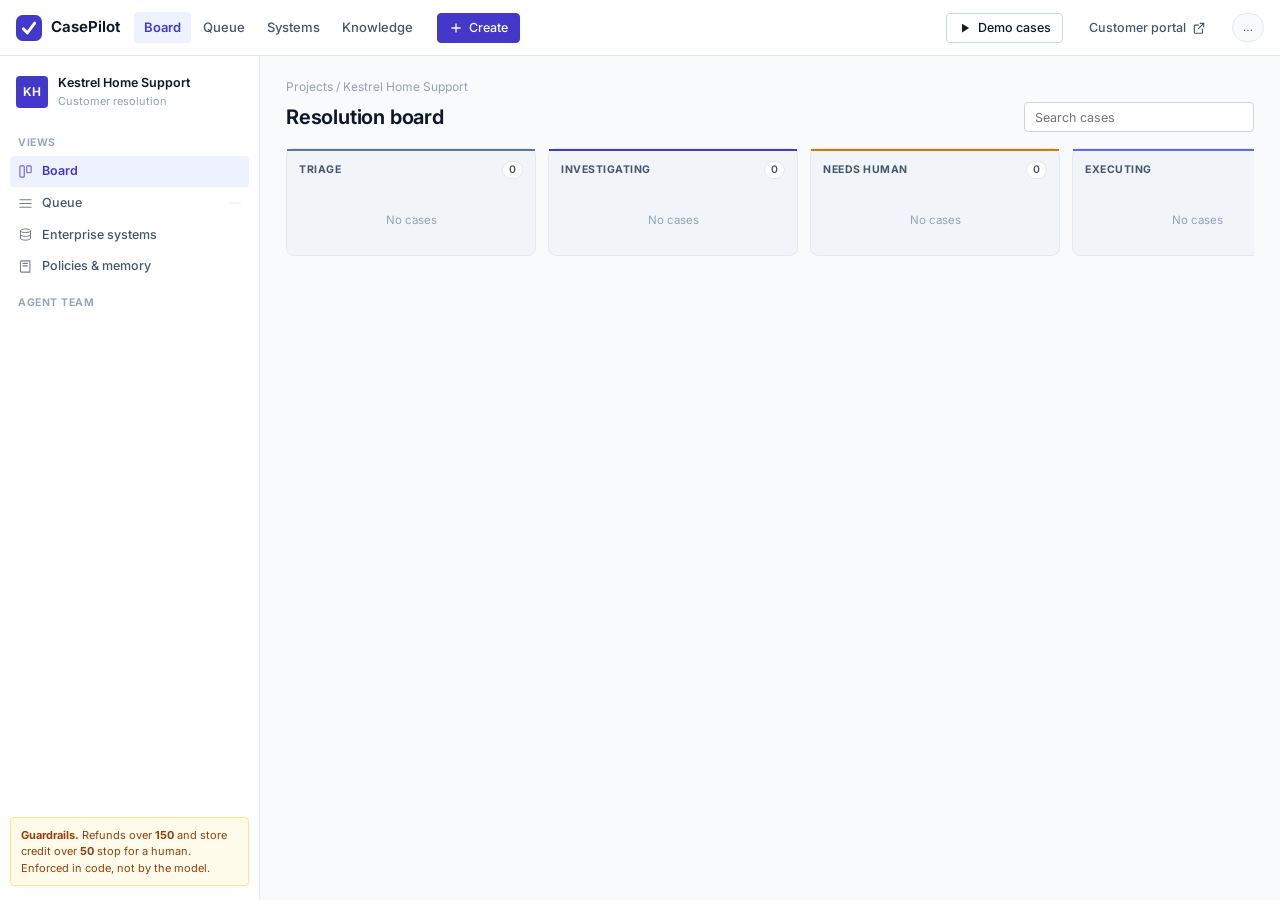
==== static/index.html @ d8197c96 "CasePilot: autonomous customer-resolution agent Five agents (Intake, Investigator, Resolver, Policy " ====
<!doctype html>
<html lang="en">
<head>
  <meta charset="utf-8">
  <meta name="viewport" content="width=device-width, initial-scale=1">
  <title>CasePilot · Kestrel Home Support</title>
  <link rel="icon" href="data:image/svg+xml,<svg xmlns='http://www.w3.org/2000/svg' viewBox='0 0 32 32'><rect width='32' height='32' rx='8' fill='%234338CA'/><path d='M9 17l5 5 9-12' stroke='white' stroke-width='3.5' fill='none' stroke-linecap='round' stroke-linejoin='round'/></svg>">
  <link rel="preconnect" href="https://fonts.googleapis.com">
  <link rel="preconnect" href="https://fonts.gstatic.com" crossorigin>
  <link href="https://fonts.googleapis.com/css2?family=Inter:wght@400;500;600;700&family=JetBrains+Mono:wght@400;500;600&display=swap" rel="stylesheet">
  <link rel="stylesheet" href="/static/desk.css">
</head>
<body>

<!-- icon sprite: referenced with <svg><use href="#i-name"></svg> -->
<svg width="0" height="0" style="position:absolute" aria-hidden="true">
  <defs>
    <g id="g-board"><rect x="3" y="3" width="7" height="18" rx="1.5"/><rect x="14" y="3" width="7" height="11" rx="1.5"/></g>
    <g id="g-queue"><line x1="3" y1="6" x2="21" y2="6"/><line x1="3" y1="12" x2="21" y2="12"/><line x1="3" y1="18" x2="21" y2="18"/></g>
    <g id="g-systems"><ellipse cx="12" cy="6" rx="8" ry="3"/><path d="M4 6v6c0 1.7 3.6 3 8 3s8-1.3 8-3V6"/><path d="M4 12v6c0 1.7 3.6 3 8 3s8-1.3 8-3v-6"/></g>
    <g id="g-book"><path d="M4 4.5A1.5 1.5 0 0 1 5.5 3H19v18H5.5A1.5 1.5 0 0 1 4 19.5z"/><line x1="8" y1="7" x2="15" y2="7"/><line x1="8" y1="11" x2="15" y2="11"/></g>
    <g id="g-warn"><path d="M12 3.5 22 20H2z"/><line x1="12" y1="10" x2="12" y2="14"/><circle cx="12" cy="17" r=".6" fill="currentColor"/></g>
    <g id="g-shield"><path d="M12 2.5 20 6v6c0 5-3.4 8.4-8 9.5C7.4 20.4 4 17 4 12V6z"/><path d="M9 12l2.2 2.2L15.5 10"/></g>
    <g id="g-check"><path d="M20 6 9 17l-5-5"/></g>
    <g id="g-refresh"><path d="M20.5 12a8.5 8.5 0 1 1-2.6-6.1"/><polyline points="20.5,3.5 20.5,9 15,9"/></g>
    <g id="g-ext"><path d="M14 4h6v6"/><path d="M20 4 11 13"/><path d="M18 14v5.5A1.5 1.5 0 0 1 16.5 21h-11A1.5 1.5 0 0 1 4 19.5v-11A1.5 1.5 0 0 1 5.5 7H11"/></g>
    <g id="g-play"><path d="M7 4.5 19 12 7 19.5z"/></g>
    <g id="g-plus"><line x1="12" y1="5" x2="12" y2="19"/><line x1="5" y1="12" x2="19" y2="12"/></g>
    <g id="g-menu"><line x1="4" y1="7" x2="20" y2="7"/><line x1="4" y1="12" x2="20" y2="12"/><line x1="4" y1="17" x2="20" y2="17"/></g>
    <g id="g-user"><circle cx="12" cy="8" r="3.5"/><path d="M4.5 20.5a7.5 7.5 0 0 1 15 0"/></g>
    <g id="g-file"><path d="M14 3H7a1.5 1.5 0 0 0-1.5 1.5v15A1.5 1.5 0 0 0 7 21h10a1.5 1.5 0 0 0 1.5-1.5V7.5z"/><path d="M14 3v4.5h4.5"/></g>
    <g id="g-clip"><path d="M20 11.5 12.2 19.3a4.5 4.5 0 0 1-6.4-6.4l8.3-8.3a3 3 0 0 1 4.3 4.3l-8.3 8.3a1.5 1.5 0 0 1-2.1-2.1l7.5-7.5"/></g>
    <g id="g-reset"><path d="M3.5 12a8.5 8.5 0 1 0 2.6-6.1"/><polyline points="3.5,3.5 3.5,9 9,9"/></g>
  </defs>
</svg>

<header class="topnav">
  <button class="icon-btn" id="menu-btn" aria-label="Menu"><svg viewBox="0 0 24 24" fill="none" stroke="currentColor" stroke-width="2" stroke-linecap="round"><use href="#g-menu"/></svg></button>
  <a class="product" href="#/board">
    <svg width="26" height="26" viewBox="0 0 32 32" aria-hidden="true"><rect width="32" height="32" rx="8" fill="#4338CA"/><path d="M9 17l5 5 9-12" stroke="white" stroke-width="3.5" fill="none" stroke-linecap="round" stroke-linejoin="round"/></svg>
    <span>CasePilot</span>
  </a>
  <nav class="topnav-links">
    <a href="#/board" data-nav="board">Board</a>
    <a href="#/queue" data-nav="queue">Queue</a>
    <a href="#/systems" data-nav="systems">Systems</a>
    <a href="#/knowledge" data-nav="knowledge">Knowledge</a>
  </nav>
  <button class="btn primary" id="create-btn"><svg viewBox="0 0 24 24" fill="none" stroke="currentColor" stroke-width="2.2" stroke-linecap="round"><use href="#g-plus"/></svg>Create</button>
  <div class="spacer"></div>
  <div class="dropdown">
    <button class="btn" id="demo-btn"><svg viewBox="0 0 24 24" fill="currentColor"><use href="#g-play"/></svg>Demo cases</button>
    <div class="dropdown-menu" id="demo-menu" hidden></div>
  </div>
  <a class="btn subtle" href="/portal" target="_blank">Customer portal<svg viewBox="0 0 24 24" fill="none" stroke="currentColor" stroke-width="2" stroke-linecap="round" stroke-linejoin="round"><use href="#g-ext"/></svg></a>
  <span class="model-pill" id="model-pill">…</span>
</header>

<div class="shell">
  <aside class="sidebar" id="sidebar">
    <div class="space">
      <div class="space-avatar">KH</div>
      <div>
        <div class="space-name">Kestrel Home Support</div>
        <div class="space-type">Customer resolution</div>
      </div>
    </div>

    <div class="side-section">Views</div>
    <a class="side-link" href="#/board" data-nav="board"><svg viewBox="0 0 24 24" fill="none" stroke="currentColor" stroke-width="1.8"><use href="#g-board"/></svg>Board</a>
    <a class="side-link" href="#/queue" data-nav="queue"><svg viewBox="0 0 24 24" fill="none" stroke="currentColor" stroke-width="1.8" stroke-linecap="round"><use href="#g-queue"/></svg>Queue <em id="queue-count"></em></a>
    <a class="side-link" href="#/systems" data-nav="systems"><svg viewBox="0 0 24 24" fill="none" stroke="currentColor" stroke-width="1.6"><use href="#g-systems"/></svg>Enterprise systems</a>
    <a class="side-link" href="#/knowledge" data-nav="knowledge"><svg viewBox="0 0 24 24" fill="none" stroke="currentColor" stroke-width="1.7" stroke-linecap="round"><use href="#g-book"/></svg>Policies &amp; memory</a>

    <div class="side-section">Agent team</div>
    <div id="team"></div>

    <div class="side-foot">
      <b>Guardrails.</b> Refunds over <b id="lim-refund">150</b> and store credit over
      <b id="lim-credit">50</b> stop for a human. Enforced in code, not by the model.
    </div>
  </aside>

  <main id="view"></main>
</div>

<div class="modal" id="modal" hidden>
  <div class="modal-card" id="modal-card"></div>
</div>
<div class="toast" id="toast" hidden></div>

<script src="/static/desk.js"></script>
</body>
</html>
---- static/desk.css ----
/* CasePilot desk - self-contained stylesheet, no CSS framework, no CDN dependency.
   Design system: indigo primary, slate neutrals, emerald/amber/rose status colours. */

:root {
  --brand: #4338CA;
  --brand-dark: #3730A3;
  --brand-tint: #EEF2FF;
  --brand-line: #C7D2FE;

  --ok: #059669;      --ok-tint: #ECFDF5;   --ok-line: #A7F3D0;
  --warn: #D97706;    --warn-tint: #FFFBEB; --warn-line: #FDE68A;
  --bad: #E11D48;     --bad-tint: #FFF1F2;  --bad-line: #FECDD3;
  --neutral: #64748B; --neutral-tint: #F1F5F9;

  --ink: #0F172A;
  --ink-2: #475569;
  --ink-3: #94A3B8;
  --ground: #F8FAFC;
  --surface: #FFFFFF;
  --border: #E2E8F0;
  --border-strong: #CBD5E1;
  --rail: #F1F5F9;

  --sans: "Inter", -apple-system, BlinkMacSystemFont, "Segoe UI", Roboto, Helvetica, Arial, sans-serif;
  --mono: "JetBrains Mono", ui-monospace, SFMono-Regular, Menlo, Consolas, monospace;

  --r: 8px; --r-sm: 4px;
  --shadow: 0 1px 2px rgba(15, 23, 42, .06);
  --nav-h: 56px; --side-w: 260px; --rail-w: 340px;
}

* { box-sizing: border-box; }
html, body { height: 100%; }
body {
  margin: 0; background: var(--ground); color: var(--ink);
  font: 400 13px/1.5 var(--sans);
  -webkit-font-smoothing: antialiased;
}
a { color: var(--brand); text-decoration: none; }
a:hover { text-decoration: underline; }
.mono, code { font-family: var(--mono); font-size: 12px; }
.muted { color: var(--ink-3); }
.small { font-size: 12px; }
.spacer { flex: 1; }
[hidden] { display: none !important; }

/* ---------- buttons ---------- */
.btn {
  display: inline-flex; align-items: center; gap: 6px;
  height: 30px; padding: 0 11px; border-radius: var(--r-sm);
  border: 1px solid var(--border-strong); background: var(--surface); color: var(--ink);
  font: 500 12.5px var(--sans); cursor: pointer; white-space: nowrap;
  transition: background .12s, border-color .12s;
}
.btn:hover { background: var(--rail); border-color: var(--ink-3); }
.btn.primary { background: var(--brand); border-color: var(--brand); color: #fff; }
.btn.primary:hover { background: var(--brand-dark); border-color: var(--brand-dark); }
.btn.subtle { border-color: transparent; background: transparent; color: var(--ink-2); }
.btn.subtle:hover { background: var(--rail); }
.btn.success { background: var(--ok); border-color: var(--ok); color: #fff; }
.btn.success:hover { filter: brightness(.94); }
.btn.danger { background: var(--surface); border-color: var(--bad-line); color: var(--bad); }
.btn.danger:hover { background: var(--bad-tint); }
.btn.sm { height: 26px; padding: 0 9px; font-size: 12px; }
.icon-btn {
  display: none; width: 32px; height: 32px; border: 0; background: transparent;
  border-radius: var(--r-sm); cursor: pointer; color: var(--ink-2);
}
.icon-btn:hover { background: var(--rail); }
.btn svg, .icon-btn svg { width: 14px; height: 14px; flex: none; }

/* ---------- top bar ---------- */
.topnav {
  position: sticky; top: 0; z-index: 40; height: var(--nav-h);
  display: flex; align-items: center; gap: 14px; padding: 0 16px;
  background: var(--surface); border-bottom: 1px solid var(--border);
}
.product { display: flex; align-items: center; gap: 9px; font-weight: 650; font-size: 15px; color: var(--ink); }
.product:hover { text-decoration: none; }
.topnav-links { display: flex; gap: 2px; }
.topnav-links a {
  padding: 6px 10px; border-radius: var(--r-sm); color: var(--ink-2);
  font-weight: 500; font-size: 13px;
}
.topnav-links a:hover { background: var(--rail); color: var(--ink); text-decoration: none; }
.topnav-links a.active { color: var(--brand); background: var(--brand-tint); font-weight: 600; }
.model-pill {
  display: inline-flex; align-items: center; gap: 7px;
  padding: 5px 10px; border: 1px solid var(--border); border-radius: 999px;
  background: var(--ground); font-size: 11.5px; color: var(--ink-2); white-space: nowrap;
}
.model-pill b { color: var(--ink); font-weight: 600; }
.model-pill .dot { width: 7px; height: 7px; border-radius: 50%; background: var(--ok); flex: none; }
.model-pill .dot.off { background: var(--warn); }

/* ---------- dropdown ---------- */
.dropdown { position: relative; }
.dropdown-menu {
  position: absolute; right: 0; top: calc(100% + 6px); z-index: 50;
  width: 430px; max-height: 70vh; overflow: auto; padding: 6px;
  background: var(--surface); border: 1px solid var(--border);
  border-radius: var(--r); box-shadow: 0 8px 24px rgba(15, 23, 42, .12);
}
.dm-head {
  padding: 7px 9px 5px; font-size: 10.5px; font-weight: 650;
  text-transform: uppercase; letter-spacing: .05em; color: var(--ink-3);
}
.dropdown-menu button {
  display: block; width: 100%; text-align: left; padding: 8px 9px;
  border: 0; background: none; border-radius: var(--r-sm); cursor: pointer; font: inherit;
}
.dropdown-menu button:hover { background: var(--rail); }
.dropdown-menu button b { display: block; font-weight: 600; font-size: 12.5px; color: var(--ink); }
.dropdown-menu button span { display: block; font-size: 11.5px; color: var(--ink-3); margin-top: 2px; line-height: 1.45; }

/* ---------- shell ---------- */
.shell { display: flex; align-items: flex-start; min-height: calc(100vh - var(--nav-h)); }
.sidebar {
  position: sticky; top: var(--nav-h); flex: none;
  width: var(--side-w); height: calc(100vh - var(--nav-h)); overflow-y: auto;
  padding: 14px 10px; background: var(--surface); border-right: 1px solid var(--border);
  display: flex; flex-direction: column;
}
.space { display: flex; align-items: center; gap: 10px; padding: 4px 6px 14px; }
.space-avatar {
  width: 32px; height: 32px; flex: none; border-radius: var(--r-sm);
  background: var(--brand); color: #fff; display: grid; place-items: center;
  font-weight: 650; font-size: 12px;
}
.space-name { font-weight: 600; font-size: 12.5px; }
.space-type { font-size: 11px; color: var(--ink-3); }
.side-section {
  padding: 12px 8px 5px; font-size: 10.5px; font-weight: 650;
  text-transform: uppercase; letter-spacing: .05em; color: var(--ink-3);
}
.side-link {
  display: flex; align-items: center; gap: 9px; padding: 6px 8px; margin-bottom: 1px;
  border-radius: var(--r-sm); color: var(--ink-2); font-weight: 500; font-size: 12.5px;
}
.side-link:hover { background: var(--rail); color: var(--ink); text-decoration: none; }
.side-link.active { background: var(--brand-tint); color: var(--brand); font-weight: 600; }
.side-link svg { width: 15px; height: 15px; flex: none; opacity: .75; }
.side-link em {
  margin-left: auto; font-style: normal; font-size: 11px; font-weight: 600;
  background: var(--neutral-tint); color: var(--ink-2); padding: 1px 6px; border-radius: 999px;
}
.side-foot {
  margin-top: auto; padding: 9px 10px; font-size: 11px; line-height: 1.5;
  color: #92400E; background: var(--warn-tint);
  border: 1px solid var(--warn-line); border-radius: var(--r-sm);
}
.member { display: flex; align-items: center; gap: 9px; padding: 5px 8px; border-radius: var(--r-sm); }
.member.busy { background: var(--brand-tint); }
.m-name { font-weight: 600; font-size: 12px; }
.m-state { font-size: 10.5px; color: var(--ink-3); line-height: 1.35; }

main { flex: 1; min-width: 0; padding: 22px 26px 60px; }

/* ---------- page furniture ---------- */
.breadcrumb { font-size: 12px; color: var(--ink-3); margin-bottom: 6px; }
.breadcrumb a { color: var(--ink-3); }
.page-head { display: flex; align-items: center; gap: 10px; margin-bottom: 16px; }
.page-head h1 { margin: 0; font-size: 20px; font-weight: 650; letter-spacing: -.01em; }
h2 { font-size: 14px; font-weight: 650; margin: 0 0 10px; }
.search {
  height: 30px; width: 230px; padding: 0 10px; font: inherit; font-size: 12.5px;
  border: 1px solid var(--border-strong); border-radius: var(--r-sm); background: var(--surface);
}
.search:focus { outline: 2px solid var(--brand-line); outline-offset: -1px; border-color: var(--brand); }
.chip-toggle {
  height: 28px; padding: 0 11px; border: 1px solid var(--border-strong);
  background: var(--surface); border-radius: var(--r-sm); cursor: pointer;
  font: 500 12px var(--sans); color: var(--ink-2);
}
.chip-toggle:hover { background: var(--rail); }
.chip-toggle.on { background: var(--brand); border-color: var(--brand); color: #fff; }

/* ---------- status lozenges / chips ---------- */
.lozenge {
  display: inline-flex; align-items: center; gap: 5px; padding: 2px 7px;
  border-radius: var(--r-sm); font-size: 10.5px; font-weight: 650;
  text-transform: uppercase; letter-spacing: .04em; white-space: nowrap;
}
.lz-new      { background: var(--neutral-tint); color: var(--ink-2); }
.lz-progress { background: var(--brand-tint);   color: var(--brand); }
.lz-human    { background: var(--warn-tint);    color: #B45309; }
.lz-done     { background: var(--ok-tint);      color: var(--ok); }
.lz-danger   { background: var(--bad-tint);     color: var(--bad); }
.label {
  display: inline-flex; align-items: center; gap: 4px; padding: 1px 6px;
  background: var(--neutral-tint); color: var(--ink-2);
  border-radius: var(--r-sm); font-size: 11px; font-weight: 500; white-space: nowrap;
}
.label.mono { font-family: var(--mono); font-size: 10.5px; }
.prio { display: inline-flex; align-items: center; gap: 4px; font-size: 11px; font-weight: 600; }
.prio i { width: 12px; height: 12px; border-radius: 2px; display: inline-block; }
.prio.P1 { color: var(--bad); }   .prio.P1 i { background: var(--bad); }
.prio.P2 { color: var(--warn); }  .prio.P2 i { background: var(--warn); }
.prio.P3 { color: var(--ink-2); } .prio.P3 i { background: var(--ink-3); }
.prio.P4 { color: var(--ink-3); } .prio.P4 i { background: var(--border-strong); }

/* ---------- avatars ---------- */
.avatar {
  width: 22px; height: 22px; flex: none; border-radius: 50%;
  display: inline-grid; place-items: center;
  color: #fff; font-size: 9.5px; font-weight: 700; letter-spacing: .02em;
  font-family: var(--sans);
}
.avatar.working { box-shadow: 0 0 0 2px var(--surface), 0 0 0 4px var(--brand-line); }

/* ---------- board ---------- */
.board { display: flex; gap: 12px; align-items: flex-start; overflow-x: auto; padding-bottom: 10px; }
.column {
  flex: 1 0 250px; min-width: 250px; max-width: 340px;
  background: var(--rail); border: 1px solid var(--border);
  border-radius: var(--r); padding: 8px; padding-top: 0;
}
.column-head {
  display: flex; align-items: center; gap: 7px; padding: 10px 4px 9px;
  font-size: 10.5px; font-weight: 700; text-transform: uppercase;
  letter-spacing: .05em; color: var(--ink-2);
  border-top: 2px solid var(--col, var(--neutral)); margin: 0 -8px 6px; padding-left: 12px; padding-right: 12px;
}
.column-head .count {
  margin-left: auto; background: var(--surface); border: 1px solid var(--border);
  color: var(--ink-2); border-radius: 999px; padding: 0 6px;
  font-size: 10.5px; font-weight: 600; letter-spacing: 0;
}
.card {
  background: var(--surface); border: 1px solid var(--border); border-radius: var(--r-sm);
  padding: 10px; margin-bottom: 7px; cursor: pointer; box-shadow: var(--shadow);
  transition: border-color .12s, transform .12s;
}
.card:hover { border-color: var(--ink-3); }
.card.moved { animation: pop .5s ease; }
@keyframes pop {
  0% { transform: scale(.97); box-shadow: 0 0 0 3px var(--brand-line); }
  100% { transform: scale(1); box-shadow: var(--shadow); }
}
.c-title { font-weight: 600; font-size: 12.5px; line-height: 1.4; margin-bottom: 7px; }
.c-meta { display: flex; flex-wrap: wrap; gap: 4px; margin-bottom: 6px; }
.c-status {
  display: flex; align-items: center; gap: 6px; margin: 6px 0;
  font-size: 11px; color: var(--brand); font-weight: 500;
}
.c-who { font-size: 11px; color: var(--ink-3); margin-bottom: 7px; }
.c-foot { display: flex; align-items: center; gap: 7px; padding-top: 7px; border-top: 1px solid var(--border); }
.c-key { font-family: var(--mono); font-size: 10.5px; color: var(--ink-3); font-weight: 500; }
.empty-col { padding: 18px 6px; text-align: center; font-size: 11.5px; color: var(--ink-3); }
.typing { display: inline-flex; gap: 3px; }
.typing i { width: 4px; height: 4px; border-radius: 50%; background: currentColor; animation: blink 1.2s infinite; }
.typing i:nth-child(2) { animation-delay: .2s; } .typing i:nth-child(3) { animation-delay: .4s; }
@keyframes blink { 0%, 60%, 100% { opacity: .25; } 30% { opacity: 1; } }

/* ---------- tables / lists ---------- */
.list-wrap { background: var(--surface); border: 1px solid var(--border); border-radius: var(--r); overflow: hidden; }
.list-bar {
  display: flex; align-items: center; gap: 10px; padding: 10px 14px;
  border-bottom: 1px solid var(--border); background: var(--ground); font-size: 12.5px;
}
.crumbs { color: var(--ink-3); font-size: 11.5px; }
table.list { width: 100%; border-collapse: collapse; }
table.list th {
  text-align: left; padding: 8px 12px; font-size: 10.5px; font-weight: 650;
  text-transform: uppercase; letter-spacing: .04em; color: var(--ink-3);
  border-bottom: 1px solid var(--border); background: var(--ground); white-space: nowrap;
}
table.list td { padding: 8px 12px; border-bottom: 1px solid var(--border); font-size: 12.5px; vertical-align: middle; white-space: nowrap; }
table.list td.wrap { white-space: normal; max-width: 380px; }
table.list tr.click { cursor: pointer; }
table.list tbody tr:hover { background: var(--ground); }
table.list tr.flash { animation: flash 2.4s ease; }
@keyframes flash { 0% { background: var(--warn-tint); } 100% { background: transparent; } }
.num { font-family: var(--mono); font-size: 11.5px; font-weight: 500; }
.sys-tabs { display: flex; gap: 6px; flex-wrap: wrap; margin-bottom: 12px; }

/* ---------- case view ---------- */
.case-grid { display: grid; grid-template-columns: minmax(0, 1fr) var(--rail-w); gap: 20px; align-items: start; }
.case-title { font-size: 20px; font-weight: 650; letter-spacing: -.01em; margin-bottom: 10px; }
.case-actions { display: flex; align-items: center; gap: 8px; flex-wrap: wrap; margin-bottom: 18px; }
.status-btn {
  display: inline-flex; align-items: center; gap: 6px; padding: 4px 9px;
  border: 1px solid var(--border); border-radius: var(--r-sm); background: var(--surface); font-size: 12px;
}
.section { margin-bottom: 20px; }
.section h3 {
  margin: 0 0 7px; font-size: 10.5px; font-weight: 650;
  text-transform: uppercase; letter-spacing: .05em; color: var(--ink-3);
}
.desc {
  background: var(--surface); border: 1px solid var(--border); border-radius: var(--r);
  padding: 12px 14px; line-height: 1.6; white-space: pre-wrap;
}
.attach-grid { display: flex; gap: 10px; flex-wrap: wrap; }
.attach {
  width: 116px; border: 1px solid var(--border); border-radius: var(--r);
  background: var(--surface); overflow: hidden; color: var(--ink);
}
.attach:hover { border-color: var(--brand); text-decoration: none; }
.attach .thumb { height: 76px; display: grid; place-items: center; background: var(--rail); color: var(--ink-3); }
.attach .thumb img { width: 100%; height: 100%; object-fit: cover; }
.attach .a-name {
  padding: 6px 8px; font-size: 10.5px; border-top: 1px solid var(--border);
  overflow: hidden; text-overflow: ellipsis; white-space: nowrap;
}

/* tabs */
.tabs { display: flex; gap: 2px; border-bottom: 1px solid var(--border); margin-bottom: 14px; }
.tab {
  position: relative; padding: 9px 12px; border: 0; background: none; cursor: pointer;
  font: 500 12.5px var(--sans); color: var(--ink-2); border-bottom: 2px solid transparent; margin-bottom: -1px;
}
.tab:hover { color: var(--ink); }
.tab.on { color: var(--brand); border-bottom-color: var(--brand); font-weight: 650; }
.tab em {
  font-style: normal; margin-left: 6px; font-size: 10.5px; font-weight: 600;
  background: var(--neutral-tint); color: var(--ink-2); padding: 1px 5px; border-radius: 999px;
}
.tab.on em { background: var(--brand-tint); color: var(--brand); }

/* ---------- the agent work log ---------- */
.worklog { display: flex; flex-direction: column; gap: 2px; }
.wl { display: flex; gap: 10px; padding: 7px 0; }
.wl > div:last-child { flex: 1; min-width: 0; }
.w-head { display: flex; align-items: center; gap: 7px; font-size: 12px; margin-bottom: 5px; }
.w-head b { font-weight: 650; }
.w-head .t { margin-left: auto; font-size: 10.5px; color: var(--ink-3); }
.prov {
  font-family: var(--mono); font-size: 9.5px; color: var(--ink-3);
  background: var(--rail); padding: 1px 5px; border-radius: 3px;
}
/* stage divider */
.wl.stage { padding: 12px 0 8px; }
.wl.stage .s {
  display: flex; align-items: center; gap: 12px; width: 100%;
  font-size: 11.5px; font-style: italic; color: var(--ink-3); text-align: center; justify-content: center;
}
.wl.stage .s::before, .wl.stage .s::after { content: ""; flex: 1; height: 1px; background: var(--border); }
.wl.stage.adapt .s { color: #B45309; font-style: normal; font-weight: 600; }
.wl.stage.adapt .s::before, .wl.stage.adapt .s::after { background: var(--warn-line); }
/* tool calls */
details.tool {
  background: var(--rail); border: 1px solid var(--border);
  border-radius: var(--r-sm); margin-bottom: 3px; overflow: hidden;
}
details.tool summary {
  display: flex; align-items: center; gap: 8px; padding: 6px 9px; cursor: pointer;
  font-family: var(--mono); font-size: 11.5px; color: var(--ink); list-style: none;
}
details.tool summary::-webkit-details-marker { display: none; }
details.tool summary:hover { background: #E9EEF4; }
details.tool .st {
  margin-left: auto; font-family: var(--sans); font-size: 10.5px; font-weight: 600;
  padding: 1px 6px; border-radius: 3px; white-space: nowrap;
}
details.tool .st.run { color: var(--ink-3); background: var(--surface); }
details.tool .st.ok  { color: var(--ok);  background: var(--ok-tint); }
details.tool .st.err { color: var(--bad); background: var(--bad-tint); }
details.tool pre {
  margin: 0; padding: 9px 11px; background: var(--surface); border-top: 1px solid var(--border);
  font-family: var(--mono); font-size: 11px; line-height: 1.5;
  max-height: 260px; overflow: auto; white-space: pre-wrap; word-break: break-word;
}
/* agent reasoning card */
.out {
  background: var(--surface); border: 1px solid var(--border);
  border-left: 3px solid var(--c, var(--brand));
  border-radius: 0 var(--r-sm) var(--r-sm) 0; padding: 10px 12px;
}
.o-title { font-weight: 650; font-size: 12.5px; margin-bottom: 5px; }
.out ul { margin: 4px 0; padding-left: 17px; }
.out li { margin: 2px 0; font-size: 12px; }
.opt-ok { color: var(--ok); font-weight: 700; }
.opt-no { color: var(--bad); font-weight: 700; }
/* environment event - deliberately loud */
.world {
  background: var(--warn-tint); border: 1px solid var(--warn-line); border-left: 3px solid var(--warn);
  border-radius: 0 var(--r-sm) var(--r-sm) 0; padding: 10px 12px;
  color: #92400E; font-size: 12.5px; display: flex; gap: 9px; align-items: flex-start; line-height: 1.5;
}
.world svg { width: 16px; height: 16px; flex: none; margin-top: 1px; }

/* ---------- side panels ---------- */
#side { display: flex; flex-direction: column; gap: 14px; position: sticky; top: calc(var(--nav-h) + 16px); }
.panel { background: var(--surface); border: 1px solid var(--border); border-radius: var(--r); overflow: hidden; }
.panel-head {
  display: flex; align-items: center; gap: 7px; padding: 10px 13px;
  border-bottom: 1px solid var(--border); background: var(--ground);
  font-size: 10.5px; font-weight: 650; text-transform: uppercase; letter-spacing: .04em; color: var(--ink-2);
}
.panel-head svg { width: 14px; height: 14px; }
.panel-body { padding: 12px 13px; }
.dl { display: grid; grid-template-columns: 96px 1fr; gap: 7px 10px; margin: 0; font-size: 12px; }
.dl dt { color: var(--ink-3); }
.dl dd { margin: 0; display: flex; align-items: center; gap: 6px; flex-wrap: wrap; }
.dl dd .muted { width: 100%; font-size: 11px; }

/* approval - full-width banner above the case */
.approval-banner {
  background: var(--warn-tint); border: 1px solid var(--warn); border-radius: var(--r);
  padding: 15px 17px; margin-bottom: 18px;
}
.ab-head { display: flex; align-items: center; gap: 9px; font-size: 14px; font-weight: 650; color: #92400E; }
.ab-head svg { width: 18px; height: 18px; flex: none; }
.ab-reason { font-family: var(--mono); font-size: 11.5px; color: #B45309; margin: 7px 0 12px; line-height: 1.6; }
.ab-box { background: var(--surface); border: 1px solid var(--warn-line); border-radius: var(--r-sm); padding: 10px 12px; margin-bottom: 10px; }
.ab-box h4 {
  margin: 0 0 7px; font-size: 10px; font-weight: 650;
  text-transform: uppercase; letter-spacing: .05em; color: var(--ink-3);
}
.act { font-family: var(--mono); font-size: 11.5px; line-height: 1.6; }
.act + .act { margin-top: 6px; padding-top: 6px; border-top: 1px solid var(--border); }
.act .a-name { font-weight: 600; color: var(--brand); }
.act .a-params { color: var(--ink-2); word-break: break-word; }
.ab-bar { display: flex; align-items: center; gap: 8px; flex-wrap: wrap; }
.ab-bar input {
  height: 30px; padding: 0 10px; font: inherit; font-size: 12.5px;
  border: 1px solid var(--border-strong); border-radius: var(--r-sm); background: var(--surface);
}
.ab-bar input#ap-comment { flex: 1; min-width: 180px; }
.ab-bar input#ap-name { width: 130px; }

/* pipeline stepper */
.pipeline { display: flex; flex-direction: column; gap: 0; }
.pl {
  position: relative; display: flex; align-items: center; gap: 10px;
  padding: 5px 0 5px 2px; font-size: 12px; color: var(--ink-3);
}
.pl i {
  width: 11px; height: 11px; border-radius: 50%; flex: none;
  border: 2px solid var(--border-strong); background: var(--surface); z-index: 1;
}
.pl:not(:last-child)::before {
  content: ""; position: absolute; left: 7px; top: 16px; bottom: -5px;
  width: 1px; background: var(--border);
}
.pl.done { color: var(--ink-2); } .pl.done i { background: var(--ok); border-color: var(--ok); }
.pl.done:not(:last-child)::before { background: var(--ok-line); }
.pl.cur { color: var(--ink); font-weight: 650; }
.pl.cur i { background: var(--brand); border-color: var(--brand); box-shadow: 0 0 0 3px var(--brand-tint); }
.pl.cur.human i { background: var(--warn); border-color: var(--warn); box-shadow: 0 0 0 3px var(--warn-tint); animation: pulse 1.8s infinite; }
.pl.cur.bad i { background: var(--bad); border-color: var(--bad); box-shadow: 0 0 0 3px var(--bad-tint); }
@keyframes pulse { 0%, 100% { box-shadow: 0 0 0 3px var(--warn-tint); } 50% { box-shadow: 0 0 0 6px var(--warn-tint); } }

/* verification checklist */
.checks { list-style: none; margin: 0; padding: 0; display: flex; flex-direction: column; gap: 9px; }
.checks li { display: flex; gap: 9px; align-items: flex-start; }
.checks .ic {
  width: 16px; height: 16px; flex: none; border-radius: 50%; margin-top: 1px;
  display: grid; place-items: center; font-size: 10px; font-weight: 800; color: #fff;
}
.checks .ic.ok { background: var(--ok); } .checks .ic.no { background: var(--bad); }
.checks b { font-size: 12px; font-weight: 600; }

/* ---------- conversation ---------- */
.convo { display: flex; flex-direction: column; gap: 12px; }
.msg { display: flex; gap: 9px; align-items: flex-start; }
.msg.me { flex-direction: row-reverse; }
.bubble {
  max-width: 76%; background: var(--surface); border: 1px solid var(--border);
  border-radius: var(--r); padding: 9px 12px; line-height: 1.55;
}
.msg.me .bubble { background: var(--brand-tint); border-color: var(--brand-line); }
.msg.note .bubble { background: var(--ground); }
.bubble .who { font-size: 11px; font-weight: 650; margin-bottom: 3px; }
.bubble .who span { font-weight: 400; color: var(--ink-3); }
.md p { margin: 0 0 6px; } .md p:last-child { margin-bottom: 0; }
.md ul { margin: 5px 0; padding-left: 18px; }
.md code { background: var(--rail); padding: 1px 4px; border-radius: 3px; }
.reply { margin-top: 14px; border: 1px solid var(--border); border-radius: var(--r); background: var(--surface); overflow: hidden; }
.reply textarea {
  width: 100%; min-height: 74px; border: 0; padding: 11px 13px; resize: vertical;
  font: inherit; font-size: 12.5px; outline: none;
}
.r-bar { display: flex; align-items: center; gap: 7px; padding: 8px 10px; border-top: 1px solid var(--border); background: var(--ground); }

/* ---------- knowledge ---------- */
.cards { display: grid; grid-template-columns: repeat(auto-fill, minmax(290px, 1fr)); gap: 12px; }
.kcard { background: var(--surface); border: 1px solid var(--border); border-radius: var(--r); padding: 14px; }
.kcard h4 { margin: 8px 0 6px; font-size: 13px; font-weight: 650; }
.kcard p { margin: 0 0 6px; font-size: 12px; line-height: 1.55; color: var(--ink-2); }

/* ---------- modal ---------- */
.modal { position: fixed; inset: 0; z-index: 100; background: rgba(15, 23, 42, .45); display: grid; place-items: center; padding: 20px; }
.modal-card {
  width: min(660px, 100%); max-height: 88vh; overflow: auto;
  background: var(--surface); border-radius: var(--r); box-shadow: 0 16px 48px rgba(15, 23, 42, .24);
}
.modal-card header { display: flex; align-items: center; gap: 10px; padding: 14px 18px; border-bottom: 1px solid var(--border); }
.modal-card header h2 { margin: 0; font-size: 15px; }
.modal-card footer { display: flex; justify-content: flex-end; gap: 8px; padding: 12px 18px; border-top: 1px solid var(--border); background: var(--ground); }
.m-body { padding: 16px 18px; }
.field { margin-bottom: 13px; }
.field label { display: block; font-size: 11.5px; font-weight: 600; color: var(--ink-2); margin-bottom: 5px; }
.field label em { color: var(--bad); font-style: normal; }
.field input, .field select, .field textarea {
  width: 100%; padding: 7px 10px; font: inherit; font-size: 12.5px;
  border: 1px solid var(--border-strong); border-radius: var(--r-sm); background: var(--surface);
}
.field textarea { min-height: 96px; resize: vertical; }
.field input:focus, .field select:focus, .field textarea:focus { outline: 2px solid var(--brand-line); outline-offset: -1px; border-color: var(--brand); }
.drop {
  border: 1.5px dashed var(--border-strong); border-radius: var(--r); padding: 20px;
  text-align: center; font-size: 12px; color: var(--ink-3); background: var(--ground);
}
.drop.over { border-color: var(--brand); background: var(--brand-tint); color: var(--brand); }
.file-list { margin-top: 7px; font-size: 11.5px; color: var(--ink-2); }
.img-view { max-width: 100%; border-radius: var(--r-sm); border: 1px solid var(--border); }

/* ---------- toast ---------- */
.toast {
  position: fixed; left: 50%; bottom: 26px; transform: translateX(-50%); z-index: 200;
  background: var(--ink); color: #fff; padding: 10px 16px; border-radius: var(--r);
  font-size: 12.5px; box-shadow: 0 8px 24px rgba(15, 23, 42, .28);
}

/* ---------- responsive ---------- */
@media (max-width: 1180px) {
  .case-grid { grid-template-columns: minmax(0, 1fr); }
  #side { position: static; }
}
@media (max-width: 900px) {
  .icon-btn { display: grid; place-items: center; }
  .topnav-links { display: none; }
  .sidebar {
    position: fixed; left: 0; top: var(--nav-h); z-index: 45;
    transform: translateX(-100%); transition: transform .18s;
    box-shadow: 0 8px 32px rgba(15, 23, 42, .16);
  }
  .sidebar.open { transform: none; }
  main { padding: 16px; }
  .board { display: grid; grid-template-columns: 1fr; }
  .column { max-width: none; }
}
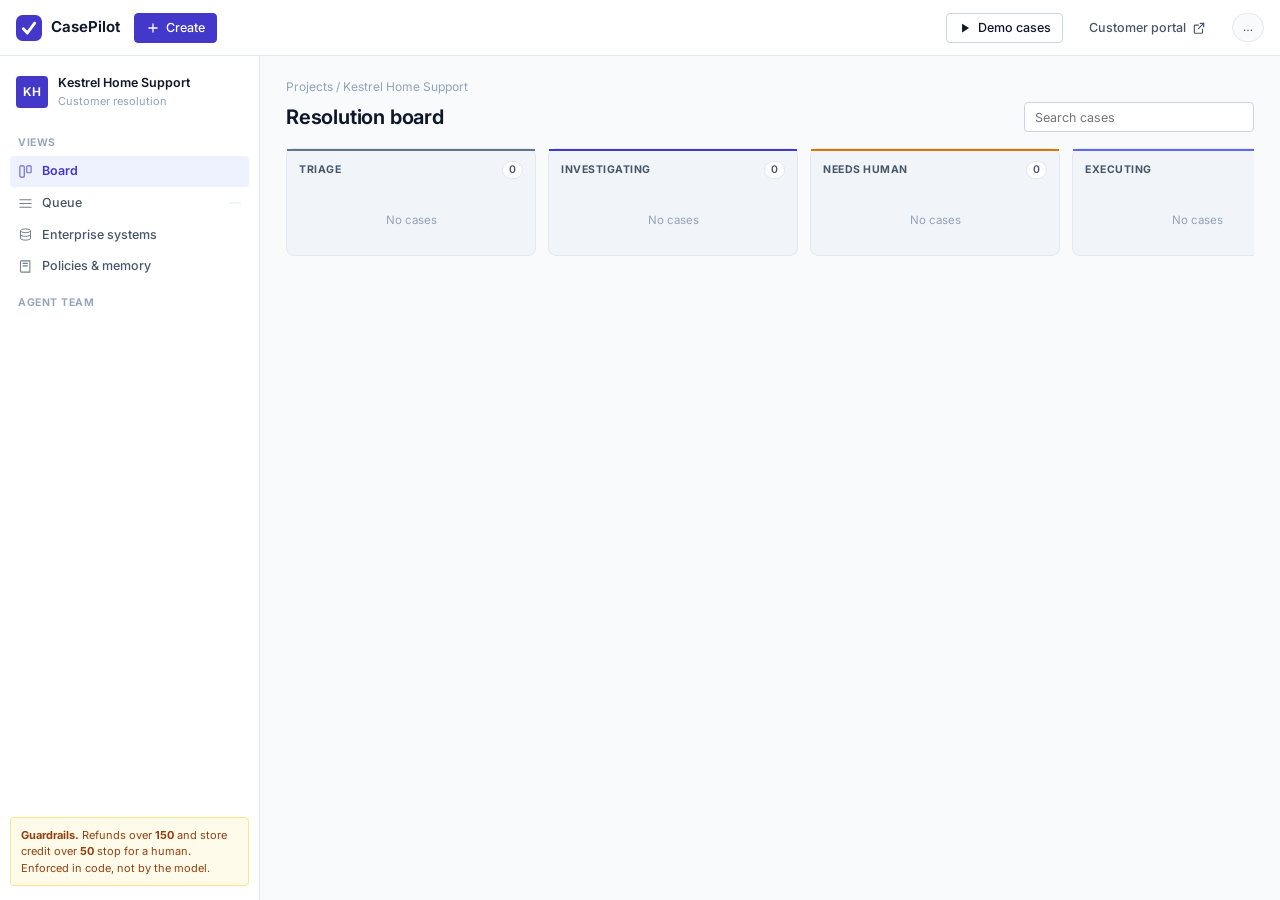
==== commit 22e694a3: "Triage the chat, run straight through for email and the web form The portal was a form and a reply b" ====
--- a/static/index.html
+++ b/static/index.html
@@ -40,12 +40,6 @@
     <svg width="26" height="26" viewBox="0 0 32 32" aria-hidden="true"><rect width="32" height="32" rx="8" fill="#4338CA"/><path d="M9 17l5 5 9-12" stroke="white" stroke-width="3.5" fill="none" stroke-linecap="round" stroke-linejoin="round"/></svg>
     <span>CasePilot</span>
   </a>
-  <nav class="topnav-links">
-    <a href="#/board" data-nav="board">Board</a>
-    <a href="#/queue" data-nav="queue">Queue</a>
-    <a href="#/systems" data-nav="systems">Systems</a>
-    <a href="#/knowledge" data-nav="knowledge">Knowledge</a>
-  </nav>
   <button class="btn primary" id="create-btn"><svg viewBox="0 0 24 24" fill="none" stroke="currentColor" stroke-width="2.2" stroke-linecap="round"><use href="#g-plus"/></svg>Create</button>
   <div class="spacer"></div>
   <div class="dropdown">
--- a/static/desk.css
+++ b/static/desk.css
@@ -532,3 +532,20 @@
   .board { display: grid; grid-template-columns: 1fr; }
   .column { max-width: none; }
 }
+
+/* A fallback to the rule engine must be impossible to miss - it means the demo is
+   showing hardcoded logic, not an agent. */
+.world.fallback{background:var(--bad-tint);border-color:var(--bad-line);border-left-color:var(--bad);color:#9F1239}
+
+/* Where a case arrived from. Chat can be asked a question mid-flight; email and the web form
+   cannot, so the channel changes how the case behaves and belongs on the card. */
+.label.chan { text-transform: capitalize; }
+.label.chan-chat { background: #EEF2FF; color: #4338CA; }
+.label.chan-email { background: #F1F5F9; color: #475569; }
+
+/* The options a triage question put in front of the customer, shown on the agent's own
+   message so the operator can see what was offered without opening the portal. */
+.offered { display: flex; flex-wrap: wrap; gap: 5px; align-items: center; margin-top: 7px;
+           padding-top: 7px; border-top: 1px dashed var(--border); }
+.offered > span:first-child { font-size: 11px; color: var(--ink-3); font-weight: 600;
+                              text-transform: uppercase; letter-spacing: .05em; }
